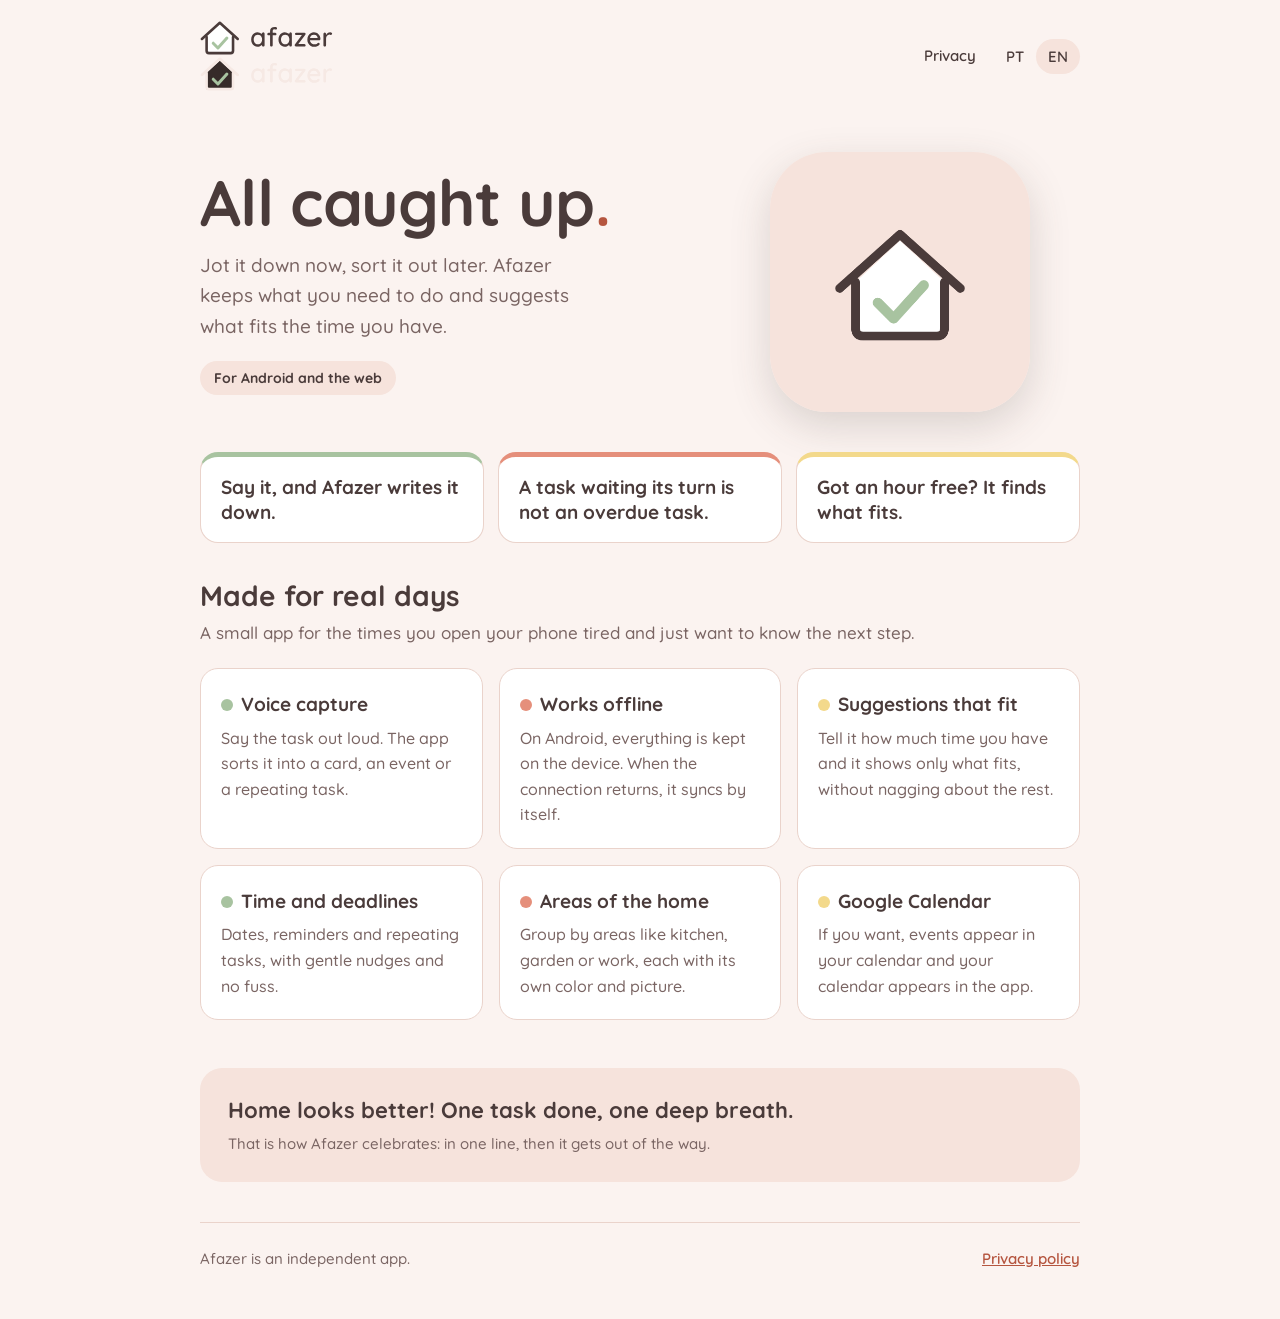
==== index.html @ 10be7fbc "feat: add Afazer home and privacy pages" ====
<!doctype html>
<html lang="pt-BR" data-lang="pt">
<head>
<meta charset="utf-8">
<meta name="viewport" content="width=device-width,initial-scale=1">
<title>Afazer</title>
<meta name="description" content="Afazer é um app de tarefas calmo, que funciona sem internet: anote falando, deixe a organização com a IA e faça só o que cabe agora.">
<meta property="og:title" content="Afazer: casa em dia">
<meta property="og:description" content="Anote agora, organize depois. Um app de tarefas calmo, sem culpa.">
<meta property="og:image" content="assets/og.png">
<link rel="icon" href="assets/favicon.svg" type="image/svg+xml">
<link rel="apple-touch-icon" href="assets/icon-512.png">
<link rel="stylesheet" href="https://fonts.googleapis.com/css2?family=Quicksand:wght@500;600;700&display=swap">
<link rel="stylesheet" href="assets/site.css">
</head>
<body>
<div class="wrap">
  <header class="top">
    <a href="./" aria-label="Afazer"><img class="logo-light" src="assets/afazer-lockup.svg" alt="Afazer"><img class="logo-dark" src="assets/afazer-lockup-dark.svg" alt=""></a>
    <nav>
      <a href="privacy.html"><span lang-block="pt">Privacidade</span><span lang-block="en">Privacy</span></a>
      <span class="lang"><button type="button" data-set="pt" aria-pressed="true">PT</button><button type="button" data-set="en" aria-pressed="false">EN</button></span>
    </nav>
  </header>

  <div lang-block="pt">
    <section class="hero">
      <div>
        <h1>Casa <em>em dia</em>.</h1>
        <p>Anote agora, organize depois. O Afazer guarda o que você precisa fazer e sugere o que cabe no tempo que você tem.</p>
        <span class="badge">Para Android e navegador</span>
      </div>
      <figure><img src="assets/icon-512.png" alt="Ícone do Afazer: uma casa com um check verde"></figure>
    </section>
    <section class="say" aria-label="Frases">
      <div>Fala, o Afazer anota.</div>
      <div>Tarefa esperando a vez não é tarefa atrasada.</div>
      <div>Tem 1 hora livre? Ele acha o que cabe.</div>
    </section>
    <section>
      <h2>Feito para dias reais</h2>
      <p class="sub">Um app pequeno, pensado para quem abre o celular cansado e só quer saber o próximo passo.</p>
      <div class="cards">
        <div class="card"><h3><span class="dot"></span>Captura por voz</h3><p>Diga a tarefa em voz alta. O app separa o que é cartão, evento ou tarefa que se repete.</p></div>
        <div class="card"><h3><span class="dot"></span>Funciona sem internet</h3><p>No Android, tudo é guardado no aparelho. Quando a conexão volta, o app sincroniza sozinho.</p></div>
        <div class="card"><h3><span class="dot"></span>Sugestões sob medida</h3><p>Diga quanto tempo você tem e o app mostra só o que cabe, sem cobrar o resto.</p></div>
        <div class="card"><h3><span class="dot"></span>Tempo e prazos</h3><p>Datas, lembretes e tarefas recorrentes, com avisos gentis e sem alarde.</p></div>
        <div class="card"><h3><span class="dot"></span>Áreas da casa</h3><p>Organize por áreas como cozinha, jardim ou trabalho, cada uma com a sua cor e imagem.</p></div>
        <div class="card"><h3><span class="dot"></span>Agenda do Google</h3><p>Se você quiser, os eventos aparecem na sua agenda e a sua agenda aparece no app.</p></div>
      </div>
    </section>
    <div class="quote">Casa mais bonita! Uma tarefa concluída, um respiro.<small>É assim que o Afazer comemora: em uma linha, e sai do caminho.</small></div>
  </div>

  <div lang-block="en">
    <section class="hero">
      <div>
        <h1>All caught up<em>.</em></h1>
        <p>Jot it down now, sort it out later. Afazer keeps what you need to do and suggests what fits the time you have.</p>
        <span class="badge">For Android and the web</span>
      </div>
      <figure><img src="assets/icon-512.png" alt="Afazer icon: a house with a green tick"></figure>
    </section>
    <section class="say" aria-label="Taglines">
      <div>Say it, and Afazer writes it down.</div>
      <div>A task waiting its turn is not an overdue task.</div>
      <div>Got an hour free? It finds what fits.</div>
    </section>
    <section>
      <h2>Made for real days</h2>
      <p class="sub">A small app for the times you open your phone tired and just want to know the next step.</p>
      <div class="cards">
        <div class="card"><h3><span class="dot"></span>Voice capture</h3><p>Say the task out loud. The app sorts it into a card, an event or a repeating task.</p></div>
        <div class="card"><h3><span class="dot"></span>Works offline</h3><p>On Android, everything is kept on the device. When the connection returns, it syncs by itself.</p></div>
        <div class="card"><h3><span class="dot"></span>Suggestions that fit</h3><p>Tell it how much time you have and it shows only what fits, without nagging about the rest.</p></div>
        <div class="card"><h3><span class="dot"></span>Time and deadlines</h3><p>Dates, reminders and repeating tasks, with gentle nudges and no fuss.</p></div>
        <div class="card"><h3><span class="dot"></span>Areas of the home</h3><p>Group by areas like kitchen, garden or work, each with its own color and picture.</p></div>
        <div class="card"><h3><span class="dot"></span>Google Calendar</h3><p>If you want, events appear in your calendar and your calendar appears in the app.</p></div>
      </div>
    </section>
    <div class="quote">Home looks better! One task done, one deep breath.<small>That is how Afazer celebrates: in one line, then it gets out of the way.</small></div>
  </div>

  <footer>
    <span lang-block="pt">Afazer é um app independente.</span><span lang-block="en">Afazer is an independent app.</span>
    <a href="privacy.html"><span lang-block="pt">Política de privacidade</span><span lang-block="en">Privacy policy</span></a>
  </footer>
</div>
<script>
(function(){var h=document.documentElement,b=document.querySelectorAll('.lang button');
function set(l){h.setAttribute('data-lang',l);h.lang=l==='pt'?'pt-BR':'en';b.forEach(function(x){x.setAttribute('aria-pressed',String(x.dataset.set===l))});try{localStorage.setItem('lang',l)}catch(e){}}
var s=null;try{s=localStorage.getItem('lang')}catch(e){}
set(s||((navigator.language||'pt').toLowerCase().indexOf('pt')===0?'pt':'en'));
b.forEach(function(x){x.addEventListener('click',function(){set(x.dataset.set)})});})();
</script>
</body>
</html>
---- assets/site.css ----
:root{--bg:#FBF3F0;--surface:#FFFFFF;--soft:#F6E3DC;--ink:#4A3B3A;--muted:#7A6563;--accent:#E58F7B;--accent-strong:#B5553F;--sage:#A8C3A0;--butter:#F3D98B;--line:#EAD3CB;--lockup:url(lockup.svg);color-scheme:light}
@media (prefers-color-scheme:dark){:root{--bg:#2B2220;--surface:#362B29;--soft:#463835;--ink:#F6E9E4;--muted:#BFA9A4;--accent-strong:#E58F7B;--line:#4F403C;color-scheme:dark}}
*{box-sizing:border-box}
html{scroll-behavior:smooth}
body{margin:0;background:var(--bg);color:var(--ink);font:17px/1.6 'Quicksand','Nunito','Segoe UI',system-ui,sans-serif;font-weight:500}
.wrap{max-width:920px;margin:0 auto;padding:0 20px}
header.top{display:flex;align-items:center;justify-content:space-between;gap:12px;padding:20px 0}
header.top img{height:36px;width:auto;display:block}
.logo-dark{display:none}
@media (prefers-color-scheme:dark){.logo-light{display:none}.logo-dark{display:block}}
nav{display:flex;gap:6px;align-items:center;flex-wrap:wrap}
nav a,.lang button{color:var(--ink);text-decoration:none;font-weight:600;font-size:15px;padding:8px 12px;border-radius:999px;border:0;background:transparent;font-family:inherit;cursor:pointer}
nav a:hover,.lang button:hover{background:var(--soft)}
.lang button[aria-pressed="true"]{background:var(--soft)}
a:focus-visible,button:focus-visible{outline:3px solid var(--accent-strong);outline-offset:2px}
.hero{padding:40px 0 28px;display:grid;grid-template-columns:1.15fr .85fr;gap:32px;align-items:center}
.hero h1{font-size:clamp(38px,7vw,64px);line-height:1.05;margin:0 0 14px;font-weight:700;letter-spacing:-.01em}
.hero h1 em{font-style:normal;color:var(--accent-strong)}
.hero p{font-size:19px;color:var(--muted);margin:0 0 20px;max-width:34ch}
.badge{display:inline-block;background:var(--soft);padding:6px 14px;border-radius:999px;font-weight:700;font-size:14px}
.hero figure{margin:0;display:grid;place-items:center}
.hero figure img{width:min(100%,260px);border-radius:22%;box-shadow:0 14px 40px rgba(74,59,58,.18)}
.say{display:grid;grid-template-columns:repeat(3,1fr);gap:14px;padding:12px 0 36px}
.say div{background:var(--surface);border:1px solid var(--line);border-radius:18px;padding:18px 20px;font-weight:700;font-size:19px;line-height:1.3}
.say div:nth-child(1){border-top:5px solid var(--sage)}
.say div:nth-child(2){border-top:5px solid var(--accent)}
.say div:nth-child(3){border-top:5px solid var(--butter)}
h2{font-size:28px;margin:0 0 6px;line-height:1.2}
.sub{color:var(--muted);margin:0 0 22px}
.cards{display:grid;grid-template-columns:repeat(auto-fit,minmax(240px,1fr));gap:16px;padding-bottom:40px}
.card{background:var(--surface);border:1px solid var(--line);border-radius:18px;padding:20px}
.card h3{margin:0 0 6px;font-size:19px}
.card p{margin:0;color:var(--muted);font-size:16px}
.dot{display:inline-block;width:12px;height:12px;border-radius:50%;margin-right:8px;background:var(--sage)}
.card:nth-child(3n+2) .dot{background:var(--accent)}
.card:nth-child(3n) .dot{background:var(--butter)}
.quote{background:var(--soft);border-radius:22px;padding:28px;margin:8px 0 40px;font-size:22px;font-weight:700;line-height:1.35}
.quote small{display:block;font-weight:500;font-size:15px;color:var(--muted);margin-top:8px}
footer{border-top:1px solid var(--line);padding:24px 0 48px;color:var(--muted);font-size:15px;display:flex;gap:16px;flex-wrap:wrap;justify-content:space-between}
footer a{color:var(--accent-strong);font-weight:600}
.doc{padding:28px 0 20px;max-width:720px}
.doc h1{font-size:clamp(32px,6vw,46px);line-height:1.1;margin:0 0 6px}
.doc h2{font-size:22px;margin:30px 0 6px}
.doc p,.doc li{color:var(--ink)}
.doc ul{padding-left:22px}
.doc .when{color:var(--muted);margin:0 0 20px}
.doc a{color:var(--accent-strong);font-weight:600}
.doc .box{background:var(--soft);border-radius:16px;padding:16px 18px;margin:18px 0}
[lang-block]{display:none}
html[data-lang="pt"] [lang-block="pt"],html[data-lang="en"] [lang-block="en"]{display:block}
@media (max-width:720px){.hero{grid-template-columns:1fr}.hero figure{order:-1;justify-items:start}.hero figure img{width:128px}.say{grid-template-columns:1fr}}
@media (prefers-reduced-motion:reduce){html{scroll-behavior:auto}}
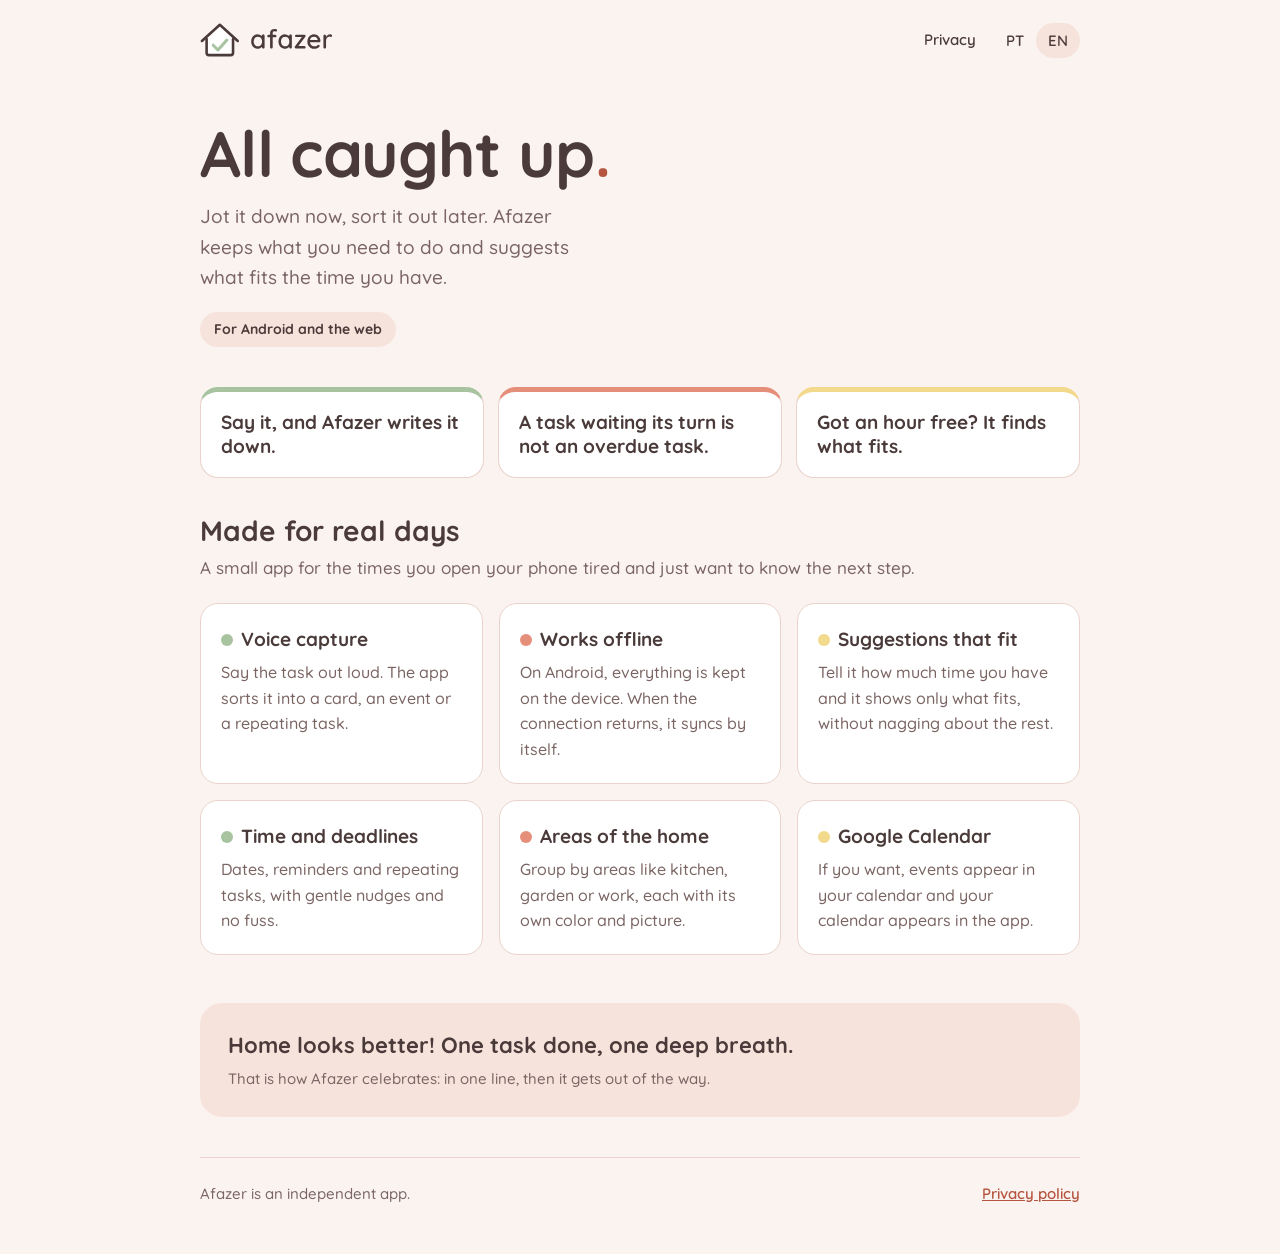
==== commit 3e87d5cc: "fix: show a single logo in the header and drop the duplicate hero icon" ====
--- a/index.html
+++ b/index.html
@@ -30,7 +30,6 @@
         <p>Anote agora, organize depois. O Afazer guarda o que você precisa fazer e sugere o que cabe no tempo que você tem.</p>
         <span class="badge">Para Android e navegador</span>
       </div>
-      <figure><img src="assets/icon-512.png" alt="Ícone do Afazer: uma casa com um check verde"></figure>
     </section>
     <section class="say" aria-label="Frases">
       <div>Fala, o Afazer anota.</div>
@@ -59,7 +58,6 @@
         <p>Jot it down now, sort it out later. Afazer keeps what you need to do and suggests what fits the time you have.</p>
         <span class="badge">For Android and the web</span>
       </div>
-      <figure><img src="assets/icon-512.png" alt="Afazer icon: a house with a green tick"></figure>
     </section>
     <section class="say" aria-label="Taglines">
       <div>Say it, and Afazer writes it down.</div>
--- a/assets/site.css
+++ b/assets/site.css
@@ -6,14 +6,14 @@
 .wrap{max-width:920px;margin:0 auto;padding:0 20px}
 header.top{display:flex;align-items:center;justify-content:space-between;gap:12px;padding:20px 0}
 header.top img{height:36px;width:auto;display:block}
-.logo-dark{display:none}
-@media (prefers-color-scheme:dark){.logo-light{display:none}.logo-dark{display:block}}
+header.top img.logo-dark{display:none}
+@media (prefers-color-scheme:dark){header.top img.logo-light{display:none}header.top img.logo-dark{display:block}}
 nav{display:flex;gap:6px;align-items:center;flex-wrap:wrap}
 nav a,.lang button{color:var(--ink);text-decoration:none;font-weight:600;font-size:15px;padding:8px 12px;border-radius:999px;border:0;background:transparent;font-family:inherit;cursor:pointer}
 nav a:hover,.lang button:hover{background:var(--soft)}
 .lang button[aria-pressed="true"]{background:var(--soft)}
 a:focus-visible,button:focus-visible{outline:3px solid var(--accent-strong);outline-offset:2px}
-.hero{padding:40px 0 28px;display:grid;grid-template-columns:1.15fr .85fr;gap:32px;align-items:center}
+.hero{padding:40px 0 28px}
 .hero h1{font-size:clamp(38px,7vw,64px);line-height:1.05;margin:0 0 14px;font-weight:700;letter-spacing:-.01em}
 .hero h1 em{font-style:normal;color:var(--accent-strong)}
 .hero p{font-size:19px;color:var(--muted);margin:0 0 20px;max-width:34ch}
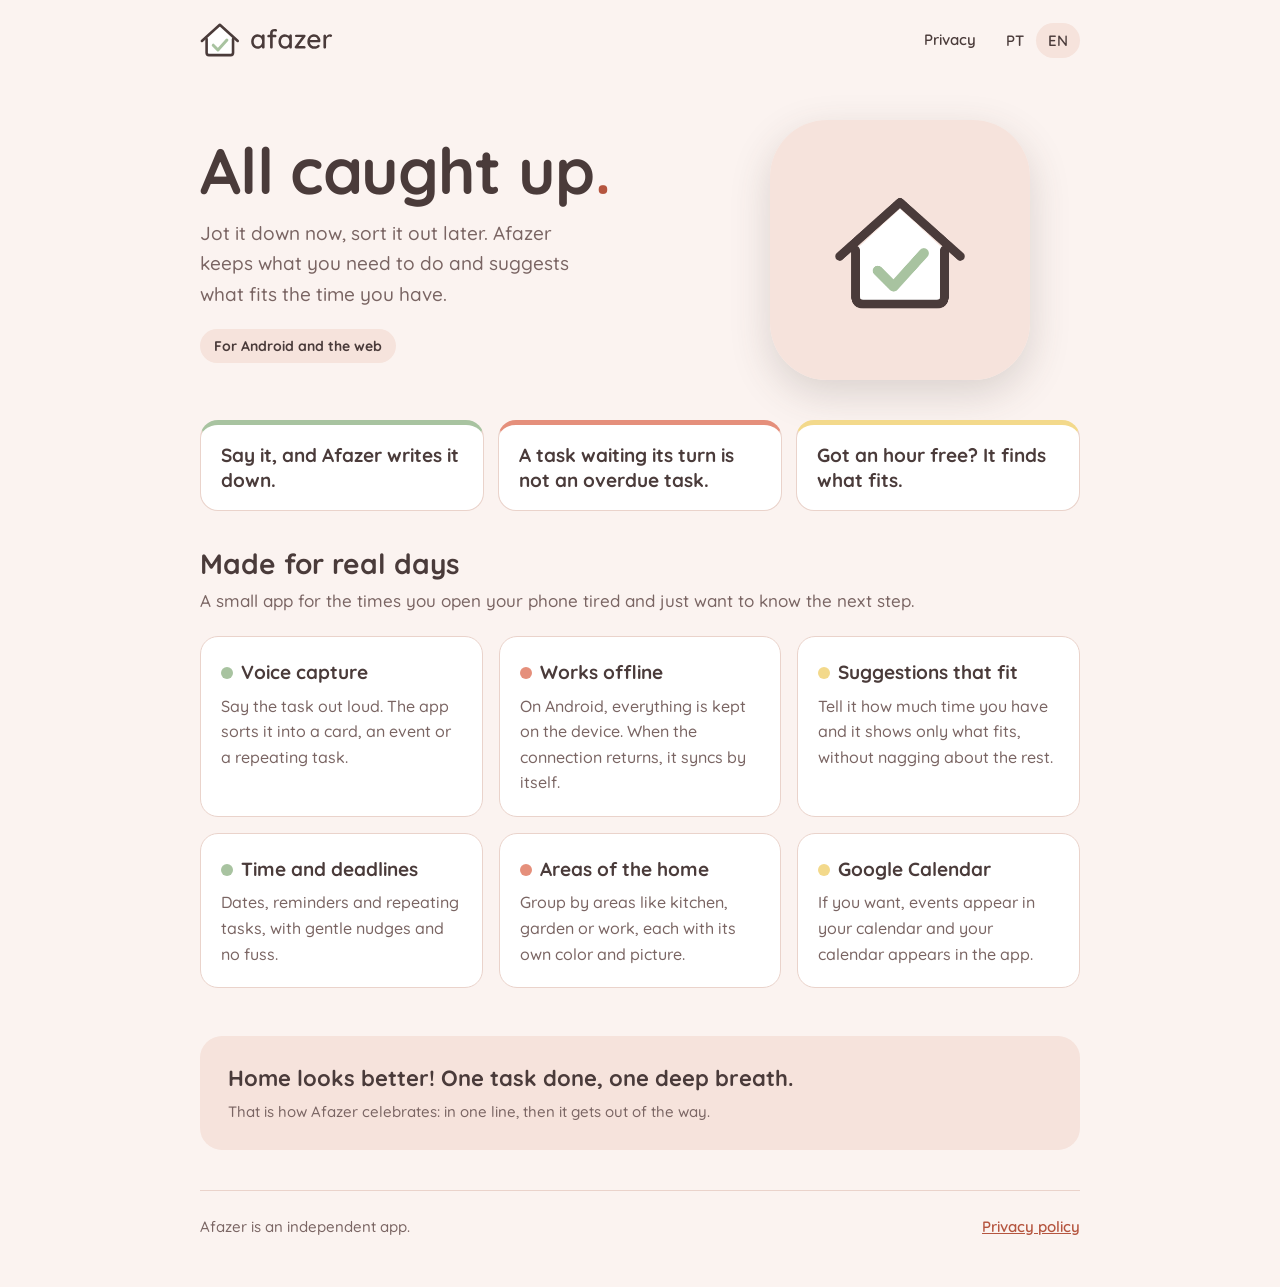
==== commit 2dbb3ba1: "fix: restore the hero icon, keep the light/dark logo switch" ====
--- a/index.html
+++ b/index.html
@@ -30,6 +30,7 @@
         <p>Anote agora, organize depois. O Afazer guarda o que você precisa fazer e sugere o que cabe no tempo que você tem.</p>
         <span class="badge">Para Android e navegador</span>
       </div>
+      <figure><img src="assets/icon-512.png" alt="Ícone do Afazer: uma casa com um check verde"></figure>
     </section>
     <section class="say" aria-label="Frases">
       <div>Fala, o Afazer anota.</div>
@@ -58,6 +59,7 @@
         <p>Jot it down now, sort it out later. Afazer keeps what you need to do and suggests what fits the time you have.</p>
         <span class="badge">For Android and the web</span>
       </div>
+      <figure><img src="assets/icon-512.png" alt="Afazer icon: a house with a green tick"></figure>
     </section>
     <section class="say" aria-label="Taglines">
       <div>Say it, and Afazer writes it down.</div>
--- a/assets/site.css
+++ b/assets/site.css
@@ -13,7 +13,7 @@
 nav a:hover,.lang button:hover{background:var(--soft)}
 .lang button[aria-pressed="true"]{background:var(--soft)}
 a:focus-visible,button:focus-visible{outline:3px solid var(--accent-strong);outline-offset:2px}
-.hero{padding:40px 0 28px}
+.hero{padding:40px 0 28px;display:grid;grid-template-columns:1.15fr .85fr;gap:32px;align-items:center}
 .hero h1{font-size:clamp(38px,7vw,64px);line-height:1.05;margin:0 0 14px;font-weight:700;letter-spacing:-.01em}
 .hero h1 em{font-style:normal;color:var(--accent-strong)}
 .hero p{font-size:19px;color:var(--muted);margin:0 0 20px;max-width:34ch}
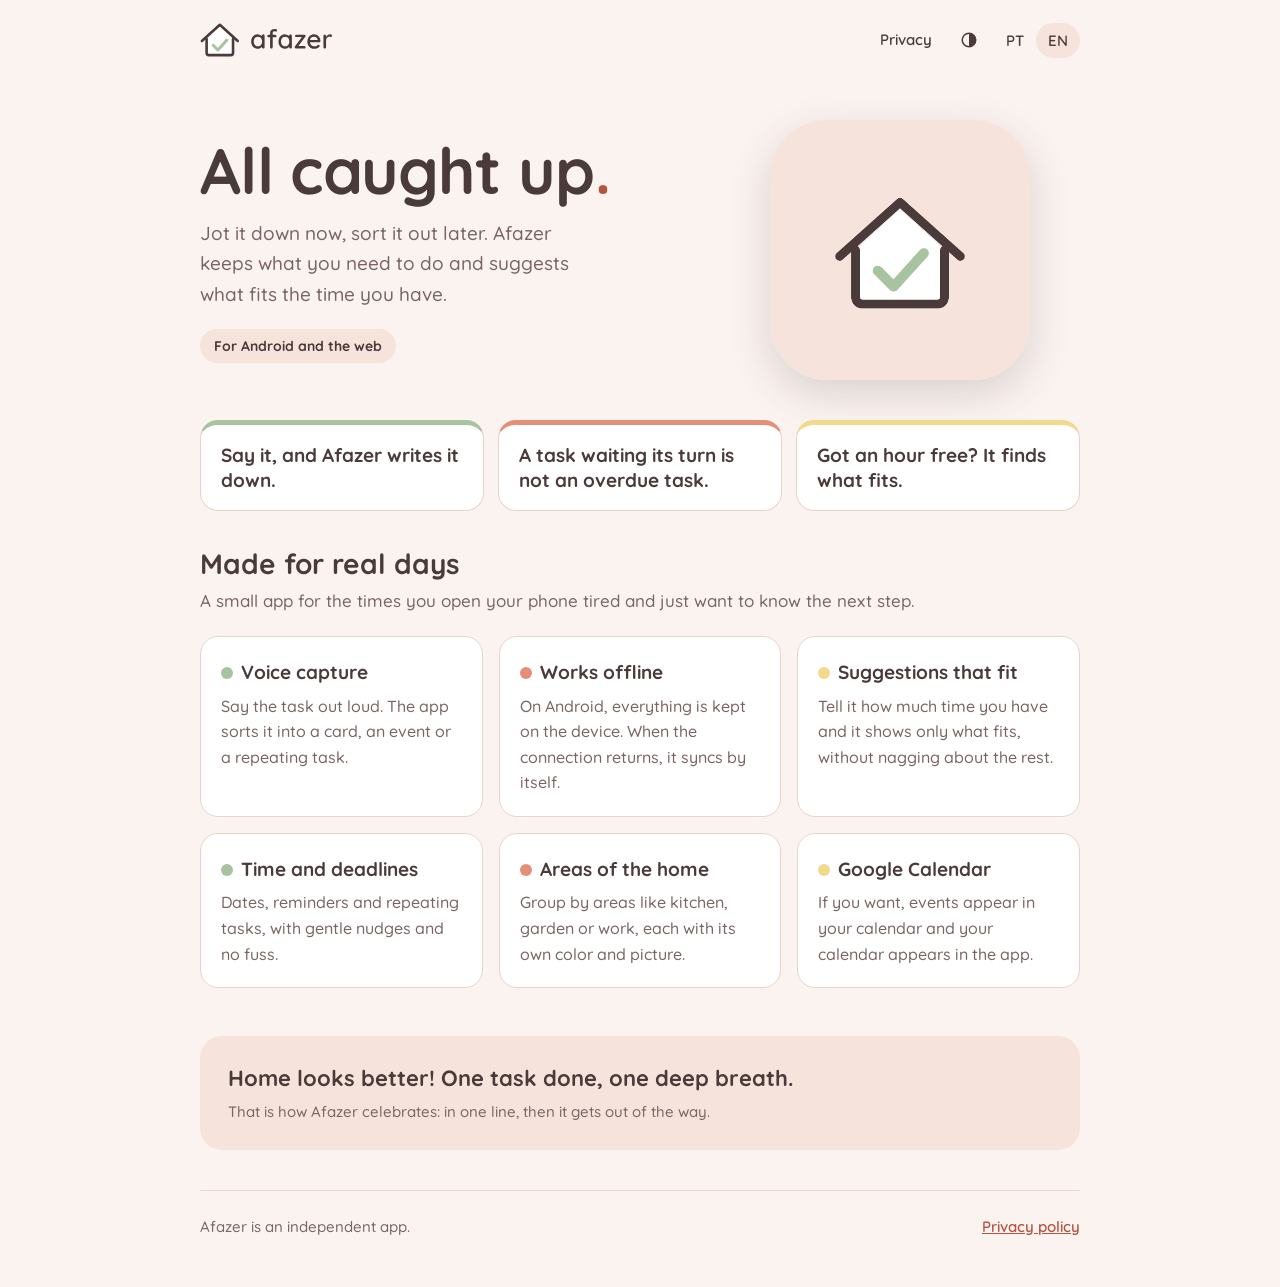
==== commit db67d5a8: "feat: add a light/dark theme toggle" ====
--- a/index.html
+++ b/index.html
@@ -11,15 +11,15 @@
 <link rel="icon" href="assets/favicon.svg" type="image/svg+xml">
 <link rel="apple-touch-icon" href="assets/icon-512.png">
 <link rel="stylesheet" href="https://fonts.googleapis.com/css2?family=Quicksand:wght@500;600;700&display=swap">
-<link rel="stylesheet" href="assets/site.css">
+<link rel="stylesheet" href="assets/site.css?v=4">
 </head>
 <body>
 <div class="wrap">
   <header class="top">
-    <a href="./" aria-label="Afazer"><img class="logo-light" src="assets/afazer-lockup.svg" alt="Afazer"><img class="logo-dark" src="assets/afazer-lockup-dark.svg" alt=""></a>
+    <a href="./" aria-label="Afazer"><picture><source srcset="assets/afazer-lockup-dark.svg" media="(prefers-color-scheme: dark)"><img src="assets/afazer-lockup.svg" alt="Afazer"></picture></a>
     <nav>
       <a href="privacy.html"><span lang-block="pt">Privacidade</span><span lang-block="en">Privacy</span></a>
-      <span class="lang"><button type="button" data-set="pt" aria-pressed="true">PT</button><button type="button" data-set="en" aria-pressed="false">EN</button></span>
+      <button type="button" class="theme" title="Tema / Theme" aria-label="Alternar tema claro/escuro / Toggle light/dark theme" aria-pressed="false"><svg width="18" height="18" viewBox="0 0 24 24" aria-hidden="true"><circle cx="12" cy="12" r="9" fill="none" stroke="currentColor" stroke-width="2"/><path d="M12 3a9 9 0 0 1 0 18z" fill="currentColor"/></svg></button><span class="lang"><button type="button" data-set="pt" aria-pressed="true">PT</button><button type="button" data-set="en" aria-pressed="false">EN</button></span>
     </nav>
   </header>
 
@@ -91,7 +91,16 @@
 function set(l){h.setAttribute('data-lang',l);h.lang=l==='pt'?'pt-BR':'en';b.forEach(function(x){x.setAttribute('aria-pressed',String(x.dataset.set===l))});try{localStorage.setItem('lang',l)}catch(e){}}
 var s=null;try{s=localStorage.getItem('lang')}catch(e){}
 set(s||((navigator.language||'pt').toLowerCase().indexOf('pt')===0?'pt':'en'));
-b.forEach(function(x){x.addEventListener('click',function(){set(x.dataset.set)})});})();
+b.forEach(function(x){x.addEventListener('click',function(){set(x.dataset.set)})});
+var tb=document.querySelector('.theme'),src=document.querySelector('picture source'),im=document.querySelector('picture img');
+var LG='assets/afazer-lockup.svg',DG='assets/afazer-lockup-dark.svg';
+function isDark(){var t=h.getAttribute('data-theme');return t?t==='dark':matchMedia('(prefers-color-scheme: dark)').matches}
+function sync(){var t=h.getAttribute('data-theme');if(t){src.media='not all';im.src=t==='dark'?DG:LG}tb.setAttribute('aria-pressed',String(isDark()))}
+var st=null;try{st=localStorage.getItem('theme')}catch(e){}
+if(st==='dark'||st==='light')h.setAttribute('data-theme',st);
+sync();
+tb.addEventListener('click',function(){var n=isDark()?'light':'dark';h.setAttribute('data-theme',n);try{localStorage.setItem('theme',n)}catch(e){}sync()});
+})();
 </script>
 </body>
 </html>
--- a/assets/site.css
+++ b/assets/site.css
@@ -1,16 +1,16 @@
 :root{--bg:#FBF3F0;--surface:#FFFFFF;--soft:#F6E3DC;--ink:#4A3B3A;--muted:#7A6563;--accent:#E58F7B;--accent-strong:#B5553F;--sage:#A8C3A0;--butter:#F3D98B;--line:#EAD3CB;--lockup:url(lockup.svg);color-scheme:light}
-@media (prefers-color-scheme:dark){:root{--bg:#2B2220;--surface:#362B29;--soft:#463835;--ink:#F6E9E4;--muted:#BFA9A4;--accent-strong:#E58F7B;--line:#4F403C;color-scheme:dark}}
+@media (prefers-color-scheme:dark){:root:not([data-theme="light"]){--bg:#2B2220;--surface:#362B29;--soft:#463835;--ink:#F6E9E4;--muted:#BFA9A4;--accent-strong:#E58F7B;--line:#4F403C;color-scheme:dark}}
+:root[data-theme="dark"]{--bg:#2B2220;--surface:#362B29;--soft:#463835;--ink:#F6E9E4;--muted:#BFA9A4;--accent-strong:#E58F7B;--line:#4F403C;color-scheme:dark}
 *{box-sizing:border-box}
 html{scroll-behavior:smooth}
 body{margin:0;background:var(--bg);color:var(--ink);font:17px/1.6 'Quicksand','Nunito','Segoe UI',system-ui,sans-serif;font-weight:500}
 .wrap{max-width:920px;margin:0 auto;padding:0 20px}
 header.top{display:flex;align-items:center;justify-content:space-between;gap:12px;padding:20px 0}
 header.top img{height:36px;width:auto;display:block}
-header.top img.logo-dark{display:none}
-@media (prefers-color-scheme:dark){header.top img.logo-light{display:none}header.top img.logo-dark{display:block}}
 nav{display:flex;gap:6px;align-items:center;flex-wrap:wrap}
-nav a,.lang button{color:var(--ink);text-decoration:none;font-weight:600;font-size:15px;padding:8px 12px;border-radius:999px;border:0;background:transparent;font-family:inherit;cursor:pointer}
-nav a:hover,.lang button:hover{background:var(--soft)}
+.theme{display:inline-flex;align-items:center;justify-content:center;width:38px;height:38px;padding:0!important}
+nav a,.lang button,.theme{color:var(--ink);text-decoration:none;font-weight:600;font-size:15px;padding:8px 12px;border-radius:999px;border:0;background:transparent;font-family:inherit;cursor:pointer}
+nav a:hover,.lang button:hover,.theme:hover{background:var(--soft)}
 .lang button[aria-pressed="true"]{background:var(--soft)}
 a:focus-visible,button:focus-visible{outline:3px solid var(--accent-strong);outline-offset:2px}
 .hero{padding:40px 0 28px;display:grid;grid-template-columns:1.15fr .85fr;gap:32px;align-items:center}
